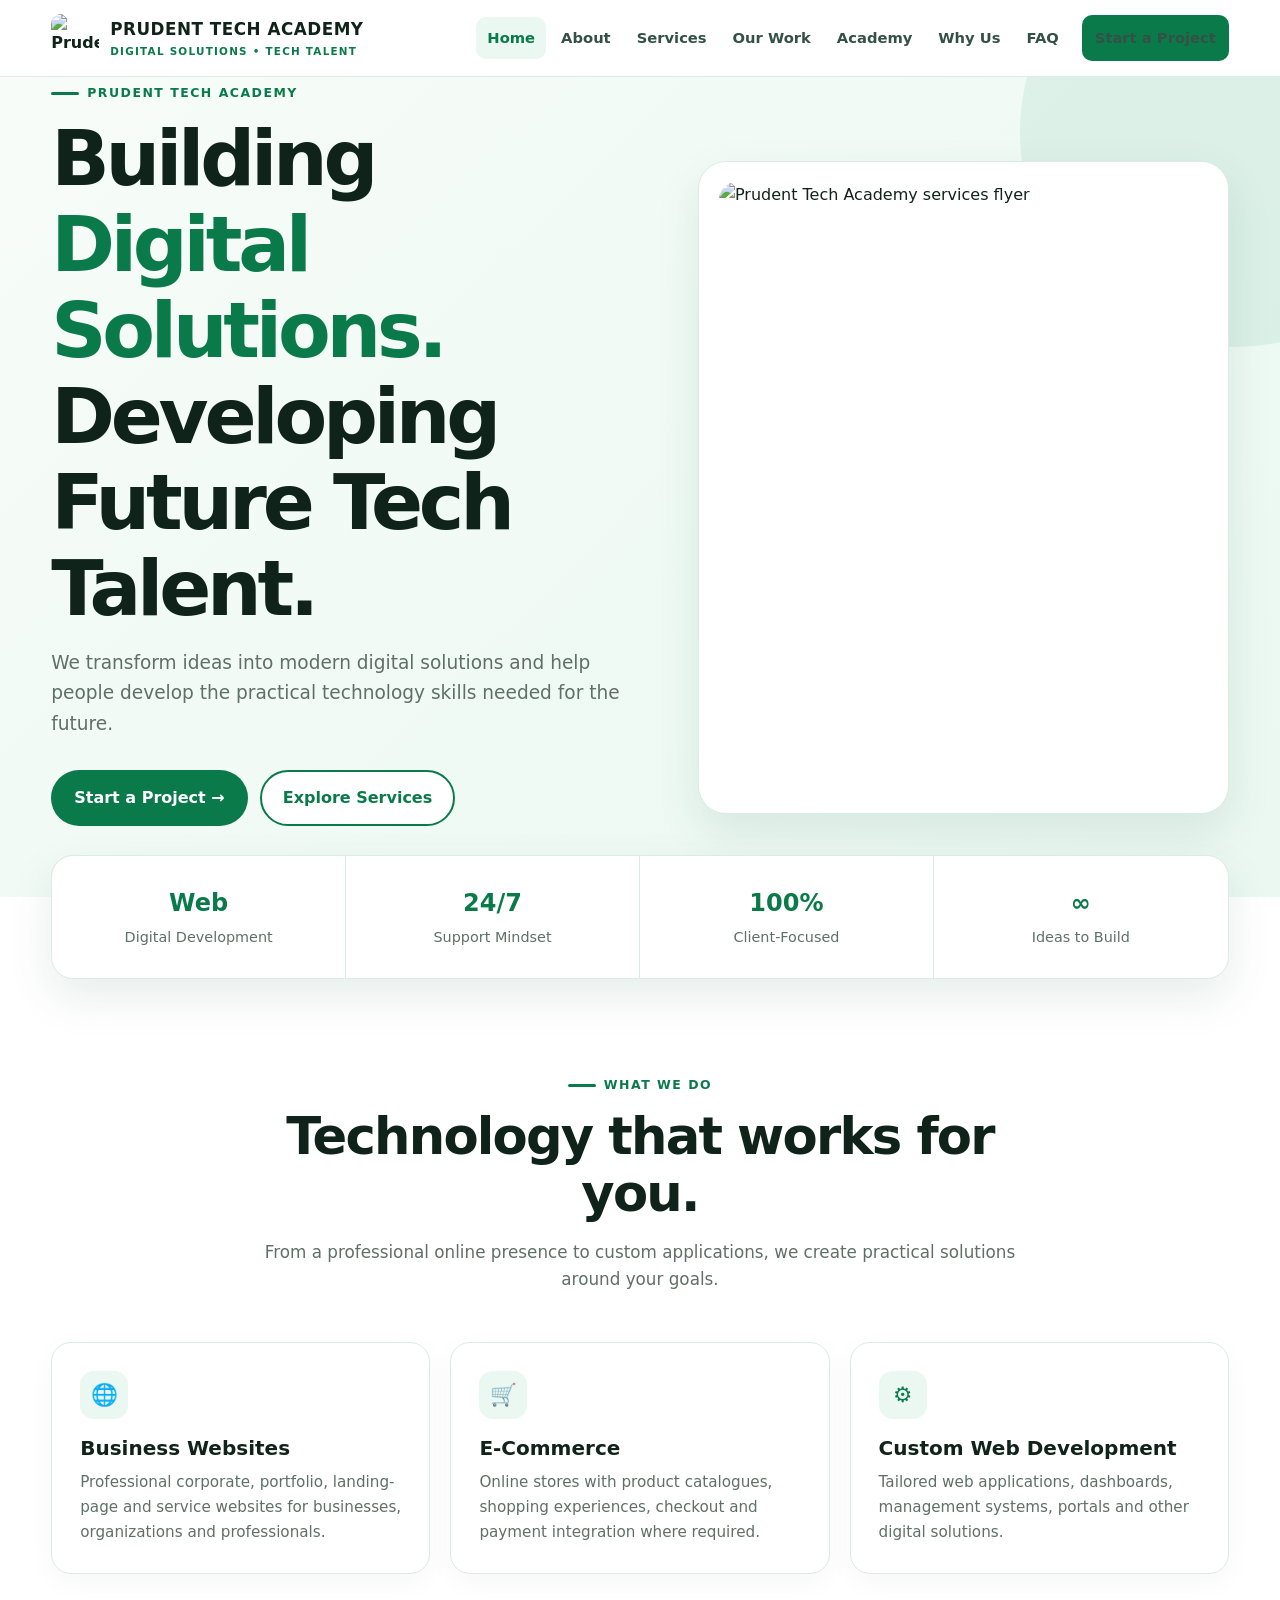
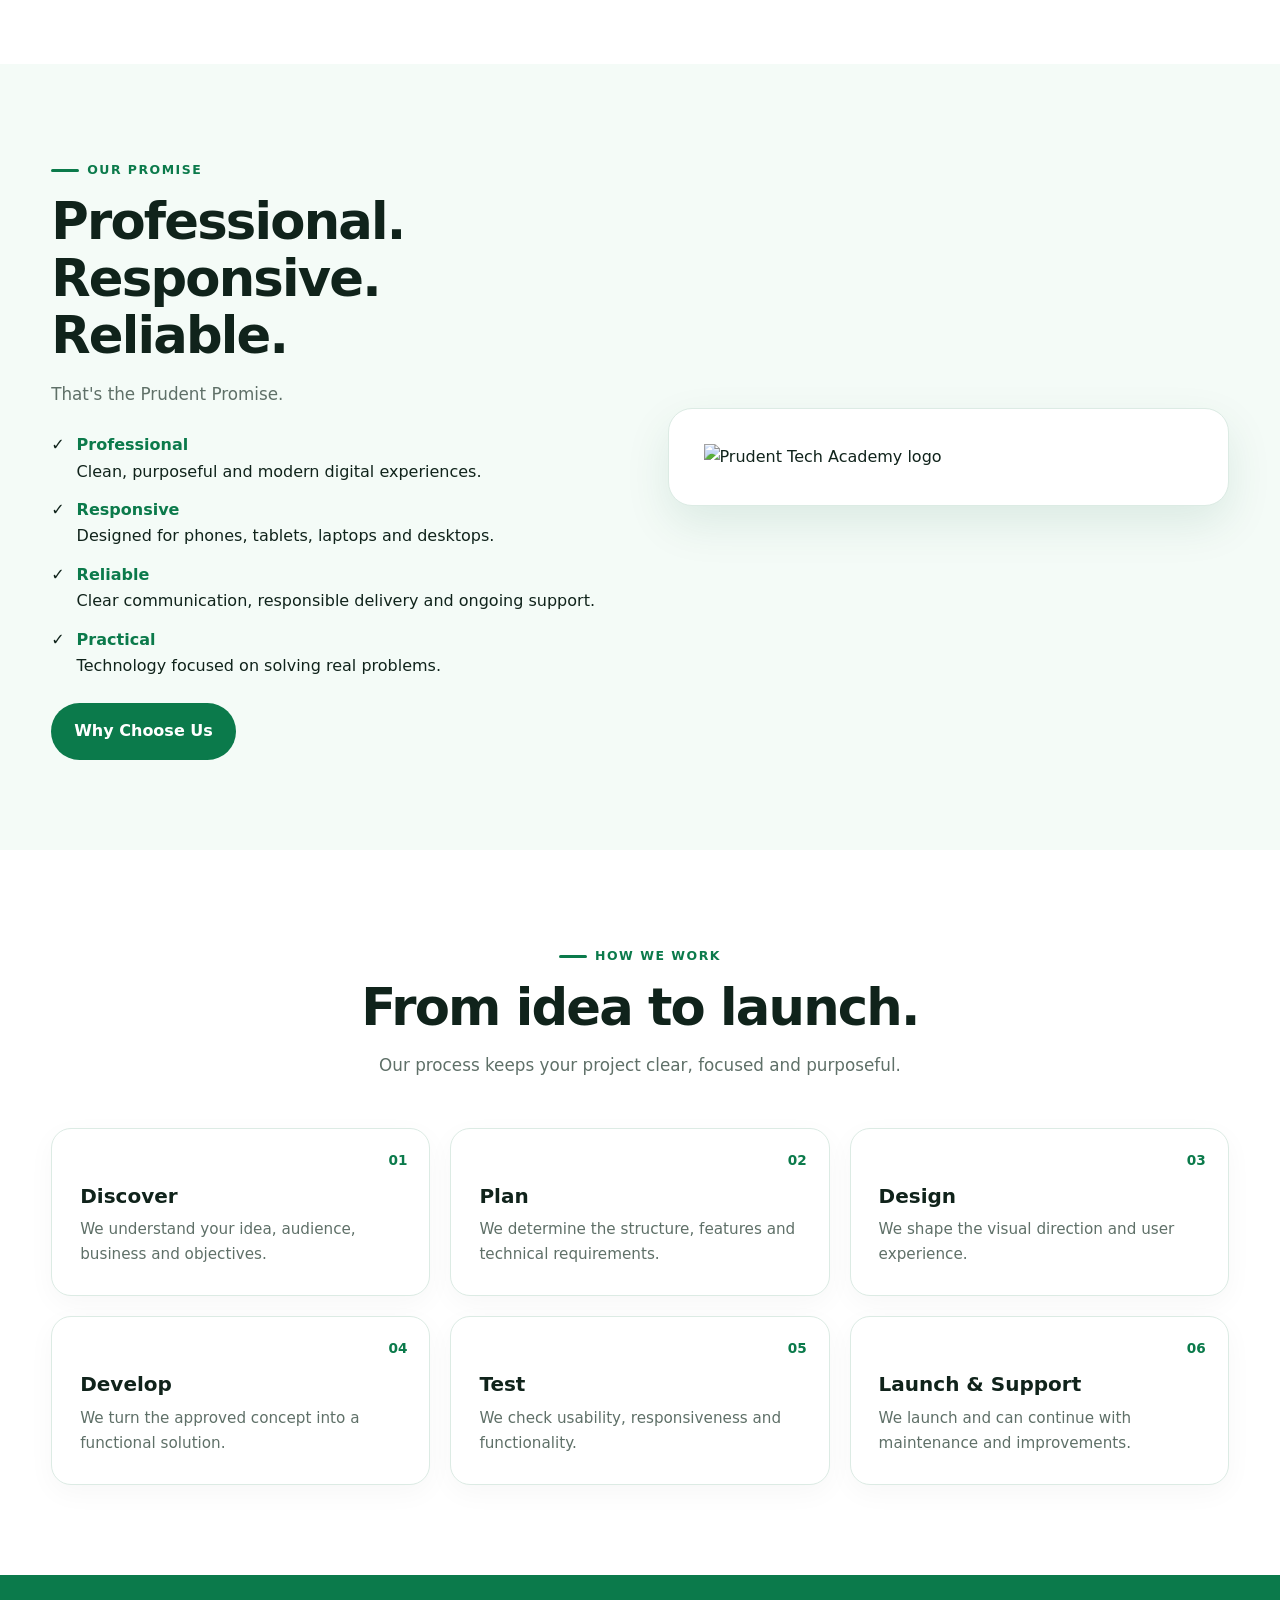
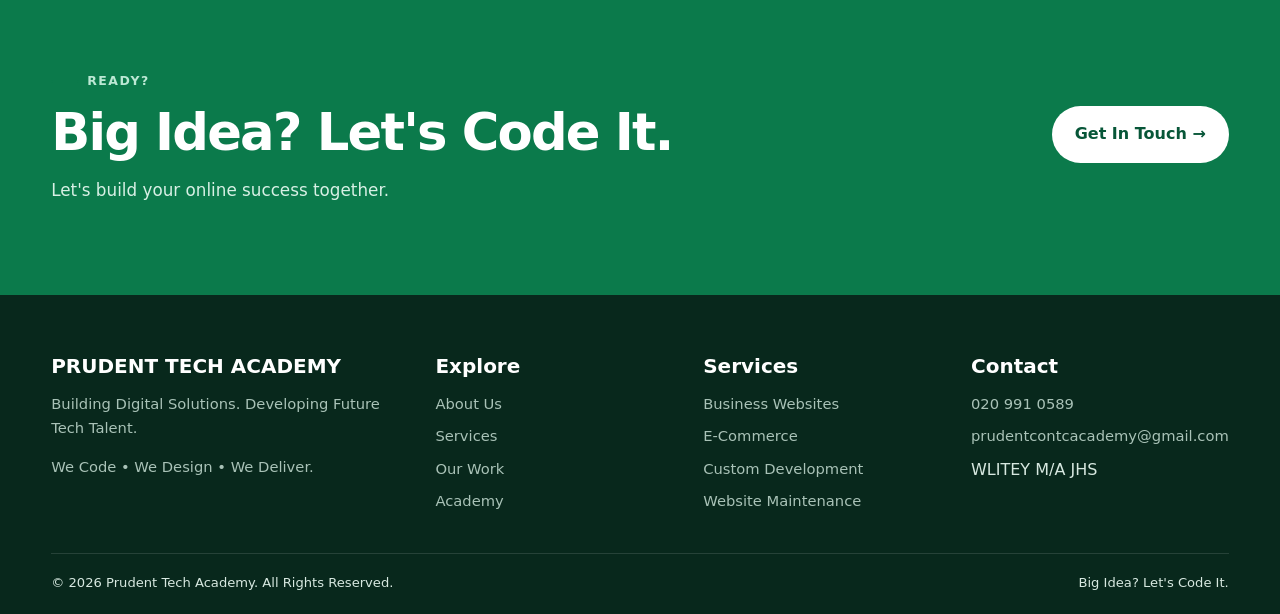
==== index.html @ c8b49827 "Add files via upload Add Prudent website" ====
<!doctype html>
<html lang="en">
<head>
<meta charset="utf-8"><meta name="viewport" content="width=device-width,initial-scale=1">
<title>Home | Prudent Tech Academy</title>
<meta name="description" content="Prudent Tech Academy builds digital solutions and develops future technology talent.">
<link rel="stylesheet" href="style.css">
</head>
<body data-page="home">

<header>
 <div class="container nav">
  <a class="brand" href="index.html">
   <img src="assets/logo.png" alt="Prudent Tech Academy logo">
   <div class="brand-text"><span class="brand-name">PRUDENT TECH ACADEMY</span><span class="brand-tag">DIGITAL SOLUTIONS • TECH TALENT</span></div>
  </a>
  <button class="menu-btn" aria-label="Open navigation">☰</button>
  <nav class="nav-links">
   <a data-page="home" href="index.html">Home</a>
   <a data-page="about" href="about.html">About</a>
   <a data-page="services" href="services.html">Services</a>
   <a data-page="work" href="work.html">Our Work</a>
   <a data-page="academy" href="academy.html">Academy</a>
   <a data-page="why" href="why-us.html">Why Us</a>
   <a data-page="faq" href="faq.html">FAQ</a>
   <a data-page="contact" class="btn btn-primary nav-cta" href="contact.html">Start a Project</a>
  </nav>
 </div>
</header>


<main>
<section class="hero">
 <div class="container hero-grid">
  <div class="hero-copy reveal">
   <div class="eyebrow">Prudent Tech Academy</div>
   <h1>Building <span>Digital Solutions.</span><br>Developing Future Tech Talent.</h1>
   <p class="lead">We transform ideas into modern digital solutions and help people develop the practical technology skills needed for the future.</p>
   <div class="hero-actions"><a class="btn btn-primary" href="contact.html">Start a Project →</a><a class="btn btn-outline" href="services.html">Explore Services</a></div>
   <div class="hero-points"><span>✓ Modern</span><span>✓ Responsive</span><span>✓ Reliable</span><span>✓ Support</span></div>
  </div>
  <div class="hero-card reveal"><img src="assets/flyer.jpg" alt="Prudent Tech Academy services flyer"></div>
 </div>
</section>
<section class="stats"><div class="container stats-grid">
 <div class="stat"><strong>Web</strong><span>Digital Development</span></div><div class="stat"><strong>24/7</strong><span>Support Mindset</span></div><div class="stat"><strong>100%</strong><span>Client-Focused</span></div><div class="stat"><strong>∞</strong><span>Ideas to Build</span></div>
</div></section>
<section class="section">
 <div class="container"><div class="section-head reveal"><div class="eyebrow">What We Do</div><h2>Technology that works for you.</h2><p>From a professional online presence to custom applications, we create practical solutions around your goals.</p></div>
 <div class="cards">
  <article class="card reveal"><div class="icon">🌐</div><h3>Business Websites</h3><p>Professional corporate, portfolio, landing-page and service websites for businesses, organizations and professionals.</p></article>
  <article class="card reveal"><div class="icon">🛒</div><h3>E-Commerce</h3><p>Online stores with product catalogues, shopping experiences, checkout and payment integration where required.</p></article>
  <article class="card reveal"><div class="icon">⚙️</div><h3>Custom Web Development</h3><p>Tailored web applications, dashboards, management systems, portals and other digital solutions.</p></article>
 </div></div>
</section>
<section class="section feature">
 <div class="container split">
  <div class="reveal"><div class="eyebrow">Our Promise</div><h2>Professional. Responsive. Reliable.</h2><p class="lead">That's the Prudent Promise.</p>
   <div class="checks"><div class="check">✓ <div><b>Professional</b><br>Clean, purposeful and modern digital experiences.</div></div><div class="check">✓ <div><b>Responsive</b><br>Designed for phones, tablets, laptops and desktops.</div></div><div class="check">✓ <div><b>Reliable</b><br>Clear communication, responsible delivery and ongoing support.</div></div><div class="check">✓ <div><b>Practical</b><br>Technology focused on solving real problems.</div></div></div>
   <a class="btn btn-primary" href="why-us.html">Why Choose Us</a>
  </div>
  <img class="reveal" src="assets/logo.png" alt="Prudent Tech Academy logo" style="max-height:520px;object-fit:contain;background:#fff;padding:35px">
 </div>
</section>
<section class="section">
 <div class="container"><div class="section-head reveal"><div class="eyebrow">How We Work</div><h2>From idea to launch.</h2><p>Our process keeps your project clear, focused and purposeful.</p></div>
 <div class="cards process"><article class="card reveal"><h3>Discover</h3><p>We understand your idea, audience, business and objectives.</p></article><article class="card reveal"><h3>Plan</h3><p>We determine the structure, features and technical requirements.</p></article><article class="card reveal"><h3>Design</h3><p>We shape the visual direction and user experience.</p></article><article class="card reveal"><h3>Develop</h3><p>We turn the approved concept into a functional solution.</p></article><article class="card reveal"><h3>Test</h3><p>We check usability, responsiveness and functionality.</p></article><article class="card reveal"><h3>Launch & Support</h3><p>We launch and can continue with maintenance and improvements.</p></article></div></div>
</section>
<section class="band section"><div class="container band-inner"><div><div class="eyebrow" style="color:#bce8d4">Ready?</div><h2>Big Idea? Let's Code It.</h2><p class="lead">Let's build your online success together.</p></div><a class="btn btn-light" href="contact.html">Get In Touch →</a></div></section>
</main>


<footer>
 <div class="container">
  <div class="footer-grid">
   <div>
    <h3>PRUDENT TECH ACADEMY</h3>
    <p>Building Digital Solutions. Developing Future Tech Talent.</p>
    <p style="margin-top:14px">We Code • We Design • We Deliver.</p>
   </div>
   <div><h3>Explore</h3><div class="footer-links"><a href="about.html">About Us</a><a href="services.html">Services</a><a href="work.html">Our Work</a><a href="academy.html">Academy</a></div></div>
   <div><h3>Services</h3><div class="footer-links"><a href="services.html">Business Websites</a><a href="services.html#ecommerce">E-Commerce</a><a href="services.html#custom">Custom Development</a><a href="services.html#maintenance">Website Maintenance</a></div></div>
   <div><h3>Contact</h3><div class="footer-links"><a href="tel:0209910589">020 991 0589</a><a href="mailto:prudentcontcacademy@gmail.com">prudentcontcacademy@gmail.com</a><span>WLITEY M/A JHS</span></div></div>
  </div>
  <div class="footer-bottom"><span>© <span class="year"></span> Prudent Tech Academy. All Rights Reserved.</span><span>Big Idea? Let's Code It.</span></div>
 </div>
</footer>

<script src="script.js"></script>
</body></html>
---- style.css ----
:root{
  --green:#0b7a4b;
  --green-dark:#075638;
  --green-light:#eaf8f1;
  --green-pale:#f4fbf7;
  --white:#ffffff;
  --ink:#10231b;
  --muted:#5f7068;
  --line:#dcebe4;
  --shadow:0 18px 45px rgba(7,86,56,.10);
  --radius:20px;
  --max:1180px;
}
*{box-sizing:border-box;margin:0;padding:0}
html{scroll-behavior:smooth}
body{font-family:Inter,system-ui,-apple-system,BlinkMacSystemFont,"Segoe UI",sans-serif;color:var(--ink);background:#fff;line-height:1.65}
a{text-decoration:none;color:inherit}
img{max-width:100%;display:block}
.container{width:min(var(--max),92%);margin:auto}
.section{padding:90px 0}
.section-head{max-width:760px;margin:0 auto 48px;text-align:center}
.eyebrow{display:inline-flex;align-items:center;gap:8px;color:var(--green);font-weight:800;text-transform:uppercase;letter-spacing:.12em;font-size:.78rem;margin-bottom:12px}
.eyebrow:before{content:"";width:28px;height:3px;background:var(--green);border-radius:20px}
h1,h2,h3{line-height:1.12}
h1{font-size:clamp(2.5rem,6vw,5rem);letter-spacing:-.055em}
h2{font-size:clamp(2rem,4vw,3.2rem);letter-spacing:-.035em}
h3{font-size:1.25rem}
.section-head p,.lead{color:var(--muted);font-size:1.05rem;margin-top:16px}
.btn{display:inline-flex;align-items:center;justify-content:center;gap:10px;padding:13px 21px;border-radius:999px;font-weight:800;border:2px solid transparent;transition:.25s;cursor:pointer}
.btn-primary{background:var(--green);color:white}
.btn-primary:hover{background:var(--green-dark);transform:translateY(-2px)}
.btn-outline{border-color:var(--green);color:var(--green);background:#fff}
.btn-outline:hover{background:var(--green-light)}
.btn-light{background:#fff;color:var(--green-dark)}
.btn-light:hover{transform:translateY(-2px)}
header{position:sticky;top:0;z-index:1000;background:rgba(255,255,255,.94);backdrop-filter:blur(14px);border-bottom:1px solid var(--line)}
.nav{height:76px;display:flex;align-items:center;justify-content:space-between;gap:24px}
.brand{display:flex;align-items:center;gap:11px;font-weight:900}
.brand img{width:48px;height:48px;object-fit:contain;border-radius:10px}
.brand-text span{display:block}
.brand-name{font-size:1.05rem;letter-spacing:.03em}
.brand-tag{font-size:.65rem;color:var(--green);font-weight:800;letter-spacing:.12em}
.nav-links{display:flex;align-items:center;gap:4px}
.nav-links a{padding:9px 11px;font-size:.92rem;font-weight:700;color:#355046;border-radius:10px}
.nav-links a:hover,.nav-links a.active{color:var(--green);background:var(--green-light)}
.nav-cta{margin-left:8px}
.menu-btn{display:none;border:0;background:var(--green-light);color:var(--green);font-size:1.35rem;border-radius:10px;padding:8px 11px}
.hero{background:linear-gradient(135deg,#f7fcf9 0%,#eaf8f1 100%);overflow:hidden;position:relative}
.hero:after{content:"";position:absolute;width:430px;height:430px;border-radius:50%;background:rgba(11,122,75,.08);right:-170px;top:-160px}
.hero-grid{min-height:680px;display:grid;grid-template-columns:1.05fr .95fr;align-items:center;gap:60px;position:relative;z-index:1}
.hero h1 span{color:var(--green)}
.hero-copy .lead{max-width:650px;font-size:1.16rem}
.hero-actions{display:flex;gap:12px;flex-wrap:wrap;margin:30px 0}
.hero-points{display:flex;flex-wrap:wrap;gap:10px;color:#416156;font-weight:700;font-size:.88rem}
.hero-points span{background:#fff;border:1px solid var(--line);padding:8px 12px;border-radius:999px}
.hero-card{background:#fff;border:1px solid var(--line);border-radius:28px;padding:20px;box-shadow:var(--shadow);transform:rotate(1.2deg)}
.hero-card img{width:100%;aspect-ratio:4/5;object-fit:cover;object-position:top;border-radius:18px}
.stats{margin-top:-42px;position:relative;z-index:5}
.stats-grid{background:#fff;border:1px solid var(--line);border-radius:22px;box-shadow:var(--shadow);display:grid;grid-template-columns:repeat(4,1fr);overflow:hidden}
.stat{padding:28px;text-align:center;border-right:1px solid var(--line)}
.stat:last-child{border-right:0}
.stat strong{display:block;color:var(--green);font-size:1.5rem}
.stat span{color:var(--muted);font-size:.9rem}
.cards{display:grid;grid-template-columns:repeat(3,1fr);gap:20px}
.card{background:#fff;border:1px solid var(--line);border-radius:var(--radius);padding:28px;box-shadow:0 8px 28px rgba(0,0,0,.035);transition:.25s}
.card:hover{transform:translateY(-5px);box-shadow:var(--shadow)}
.icon{width:48px;height:48px;border-radius:14px;background:var(--green-light);color:var(--green);display:grid;place-items:center;font-size:1.35rem;margin-bottom:18px}
.card p{color:var(--muted);margin-top:10px;font-size:.95rem}
.feature{background:var(--green-pale)}
.split{display:grid;grid-template-columns:1fr 1fr;gap:55px;align-items:center}
.split img{border-radius:24px;border:1px solid var(--line);box-shadow:var(--shadow)}
.checks{display:grid;gap:12px;margin:24px 0}
.check{display:flex;gap:12px;align-items:flex-start}
.check b{color:var(--green)}
.process{counter-reset:step}
.process .card{position:relative;padding-top:56px}
.process .card:before{counter-increment:step;content:"0" counter(step);position:absolute;top:20px;right:22px;font-weight:900;color:var(--green);font-size:.85rem}
.band{background:var(--green);color:#fff}
.band .lead{color:#d8f0e5}
.band-inner{display:flex;justify-content:space-between;align-items:center;gap:30px}
.service-grid{display:grid;grid-template-columns:repeat(2,1fr);gap:20px}
.service-card{display:grid;grid-template-columns:auto 1fr;gap:18px;padding:26px;border:1px solid var(--line);border-radius:18px}
.service-card p{color:var(--muted);margin-top:8px}
.tags{display:flex;flex-wrap:wrap;gap:7px;margin-top:14px}
.tag{font-size:.75rem;font-weight:700;background:var(--green-light);color:var(--green-dark);padding:5px 9px;border-radius:999px}
.portfolio{display:grid;grid-template-columns:repeat(3,1fr);gap:20px}
.project{overflow:hidden;border:1px solid var(--line);border-radius:20px;background:#fff}
.project-visual{height:210px;background:linear-gradient(135deg,#eaf8f1,#cfeee0);display:grid;place-items:center;color:var(--green);font-size:3rem}
.project-body{padding:22px}
.project-body p{color:var(--muted);margin:8px 0}
.project-body .tag{display:inline-block}
.timeline{display:grid;gap:14px}
.timeline-item{display:grid;grid-template-columns:70px 1fr;gap:18px;padding:20px;border:1px solid var(--line);border-radius:16px}
.timeline-num{color:var(--green);font-weight:900}
.faq{max-width:850px;margin:auto;display:grid;gap:12px}
.faq-item{border:1px solid var(--line);border-radius:14px;overflow:hidden}
.faq-question{width:100%;padding:19px 20px;border:0;background:#fff;text-align:left;font-weight:800;font-size:1rem;display:flex;justify-content:space-between;cursor:pointer;color:var(--ink)}
.faq-answer{max-height:0;overflow:hidden;transition:max-height .3s ease;padding:0 20px;color:var(--muted)}
.faq-item.open .faq-answer{max-height:220px;padding:0 20px 20px}
.contact-grid{display:grid;grid-template-columns:.8fr 1.2fr;gap:28px}
.contact-info{display:grid;gap:14px}
.contact-box{display:flex;gap:15px;padding:20px;border:1px solid var(--line);border-radius:16px}
.contact-box .icon{margin:0;flex:0 0 48px}
.form{border:1px solid var(--line);padding:28px;border-radius:22px;box-shadow:var(--shadow)}
.form-grid{display:grid;grid-template-columns:1fr 1fr;gap:15px}
.field{display:grid;gap:7px;margin-bottom:15px}
.field.full{grid-column:1/-1}
label{font-size:.85rem;font-weight:800}
input,select,textarea{width:100%;border:1px solid #cfe0d8;border-radius:11px;padding:12px 13px;font:inherit;outline:none;background:#fff}
input:focus,select:focus,textarea:focus{border-color:var(--green);box-shadow:0 0 0 3px rgba(11,122,75,.1)}
textarea{min-height:150px;resize:vertical}
footer{background:#08281c;color:#d7e8e0;padding:60px 0 20px}
.footer-grid{display:grid;grid-template-columns:1.5fr 1fr 1fr 1fr;gap:35px}
footer h3{color:#fff;margin-bottom:15px}
footer p,footer a{color:#a9c2b7;font-size:.92rem}
footer a:hover{color:#fff}
.footer-links{display:grid;gap:8px}
.footer-bottom{border-top:1px solid rgba(255,255,255,.12);margin-top:40px;padding-top:18px;display:flex;justify-content:space-between;gap:15px;font-size:.82rem}
.page-hero{padding:85px 0;background:var(--green-pale);border-bottom:1px solid var(--line)}
.page-hero h1{font-size:clamp(2.5rem,5vw,4rem)}
.page-hero p{max-width:720px;color:var(--muted);margin-top:15px}
.notice{padding:18px 20px;background:#fff8e6;border:1px solid #f2dfab;border-radius:14px;color:#705814;margin-top:20px}
.reveal{opacity:0;transform:translateY(20px);transition:.7s}
.reveal.visible{opacity:1;transform:none}
@media(max-width:1000px){
  .nav-links{position:absolute;top:76px;left:0;right:0;background:#fff;border-bottom:1px solid var(--line);display:none;flex-direction:column;align-items:stretch;padding:14px 4%;box-shadow:0 15px 30px rgba(0,0,0,.06)}
  .nav-links.show{display:flex}.nav-links a{padding:12px}.nav-cta{margin:5px 0}
  .menu-btn{display:block}
  .hero-grid,.split,.contact-grid{grid-template-columns:1fr}
  .hero-grid{padding:70px 0}.hero-card{max-width:580px;margin:auto}
  .cards,.portfolio{grid-template-columns:repeat(2,1fr)}
  .footer-grid{grid-template-columns:repeat(2,1fr)}
}
@media(max-width:650px){
  .section{padding:65px 0}.stats-grid{grid-template-columns:repeat(2,1fr)}.stat:nth-child(2){border-right:0}.stat{border-bottom:1px solid var(--line)}
  .cards,.service-grid,.portfolio,.form-grid,.footer-grid{grid-template-columns:1fr}
  .band-inner,.footer-bottom{flex-direction:column;align-items:flex-start}
  h1{font-size:2.65rem}.hero-grid{min-height:auto}.hero-card{transform:none}
}
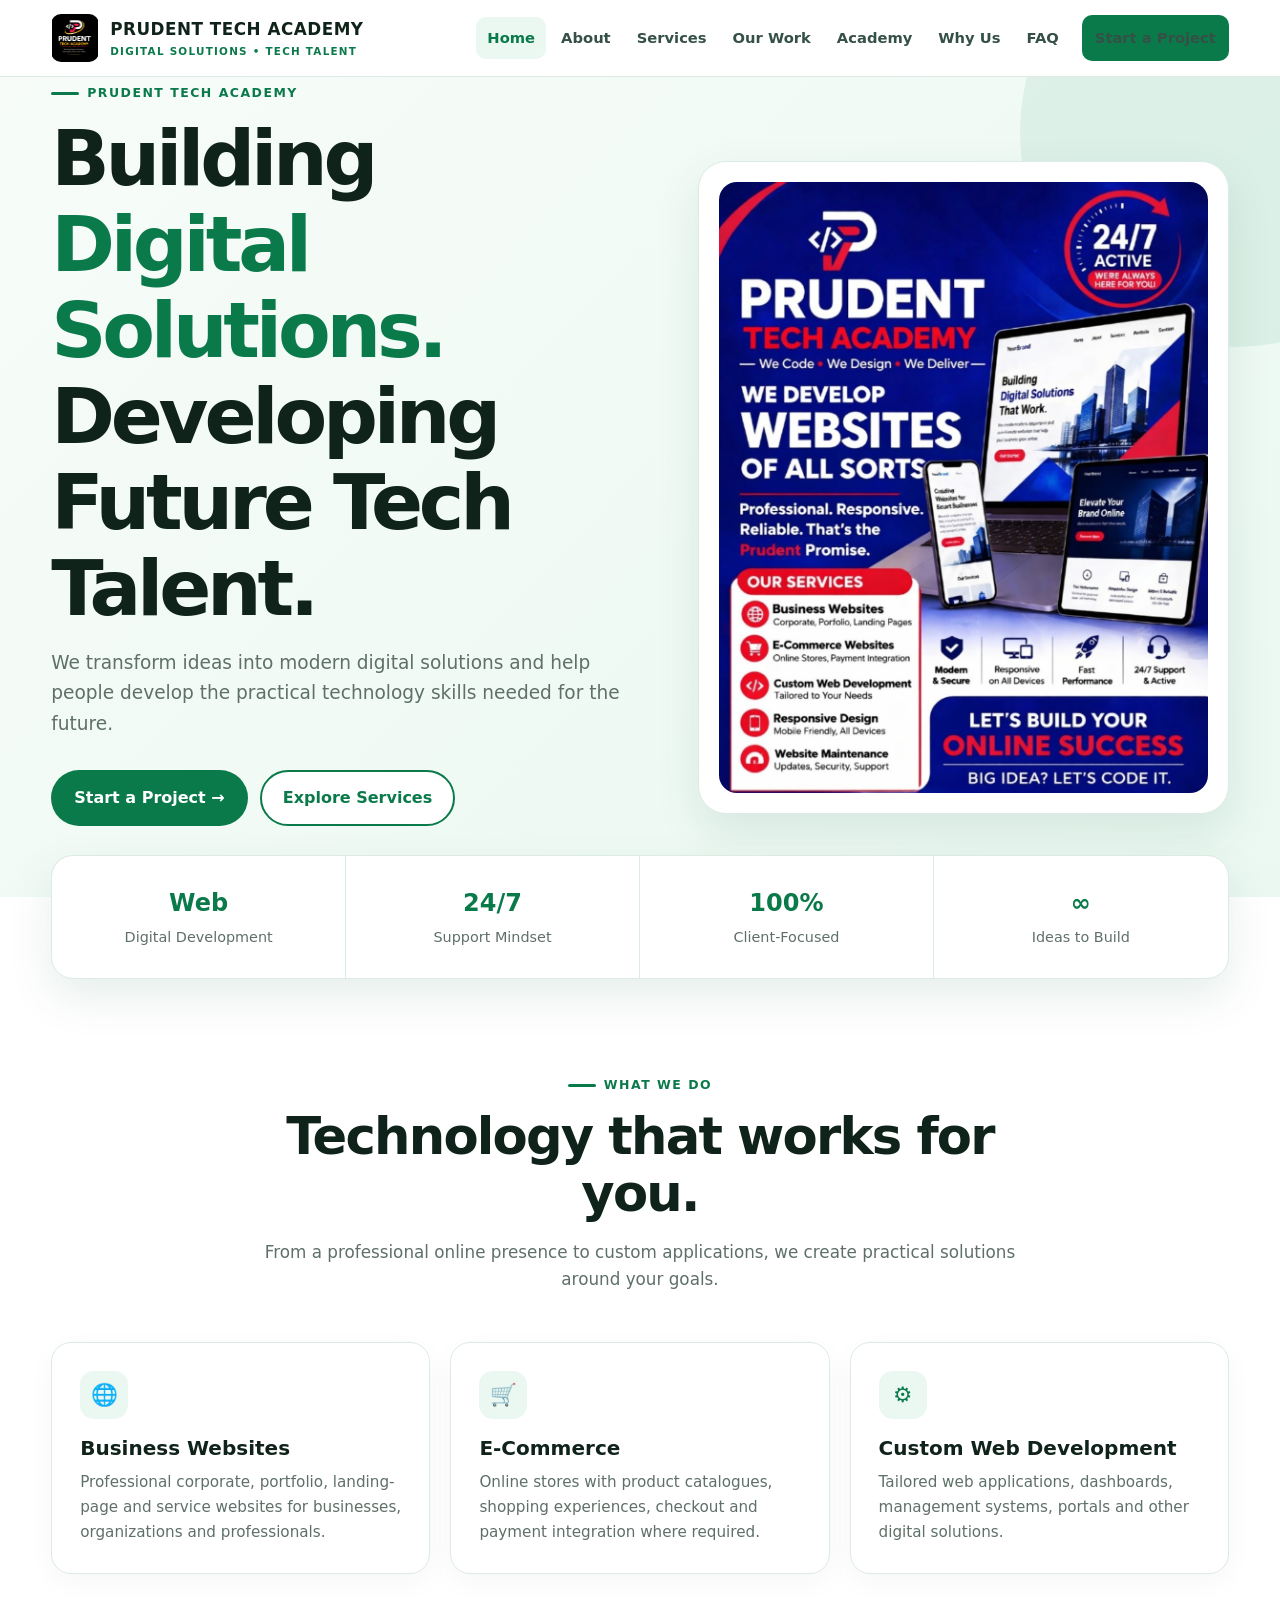
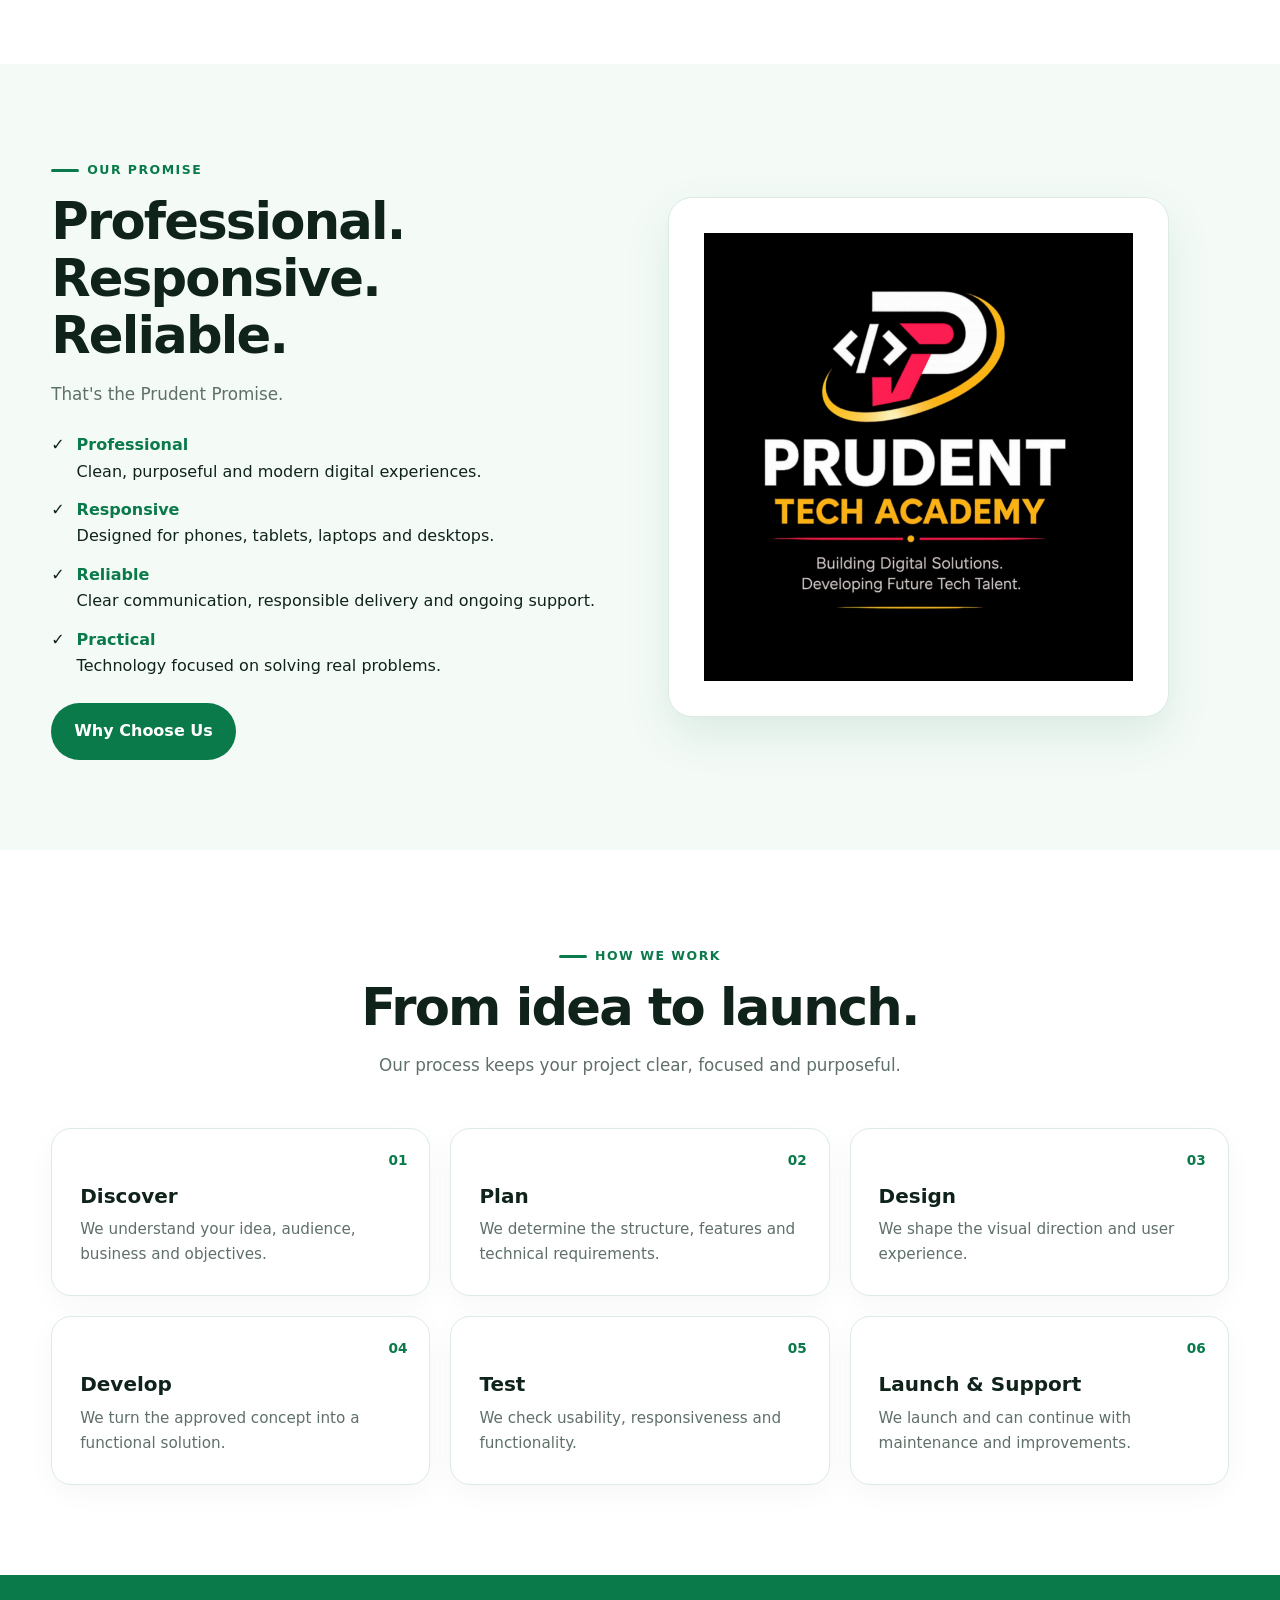
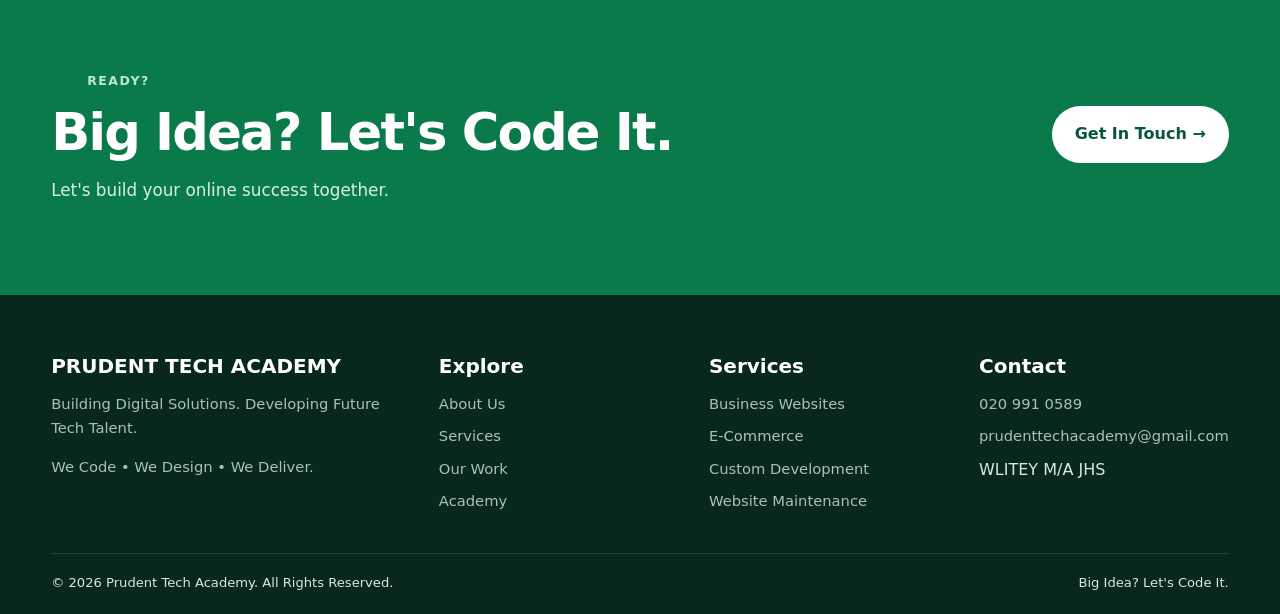
==== commit f66d6665: "Update index.html" ====
--- a/index.html
+++ b/index.html
@@ -80,7 +80,7 @@
    </div>
    <div><h3>Explore</h3><div class="footer-links"><a href="about.html">About Us</a><a href="services.html">Services</a><a href="work.html">Our Work</a><a href="academy.html">Academy</a></div></div>
    <div><h3>Services</h3><div class="footer-links"><a href="services.html">Business Websites</a><a href="services.html#ecommerce">E-Commerce</a><a href="services.html#custom">Custom Development</a><a href="services.html#maintenance">Website Maintenance</a></div></div>
-   <div><h3>Contact</h3><div class="footer-links"><a href="tel:0209910589">020 991 0589</a><a href="mailto:prudentcontcacademy@gmail.com">prudentcontcacademy@gmail.com</a><span>WLITEY M/A JHS</span></div></div>
+   <div><h3>Contact</h3><div class="footer-links"><a href="tel:0209910589">020 991 0589</a><a href="mailto:prudenttechacademy@gmail.com">prudenttechacademy@gmail.com</a><span>WLITEY M/A JHS</span></div></div>
   </div>
   <div class="footer-bottom"><span>© <span class="year"></span> Prudent Tech Academy. All Rights Reserved.</span><span>Big Idea? Let's Code It.</span></div>
  </div>
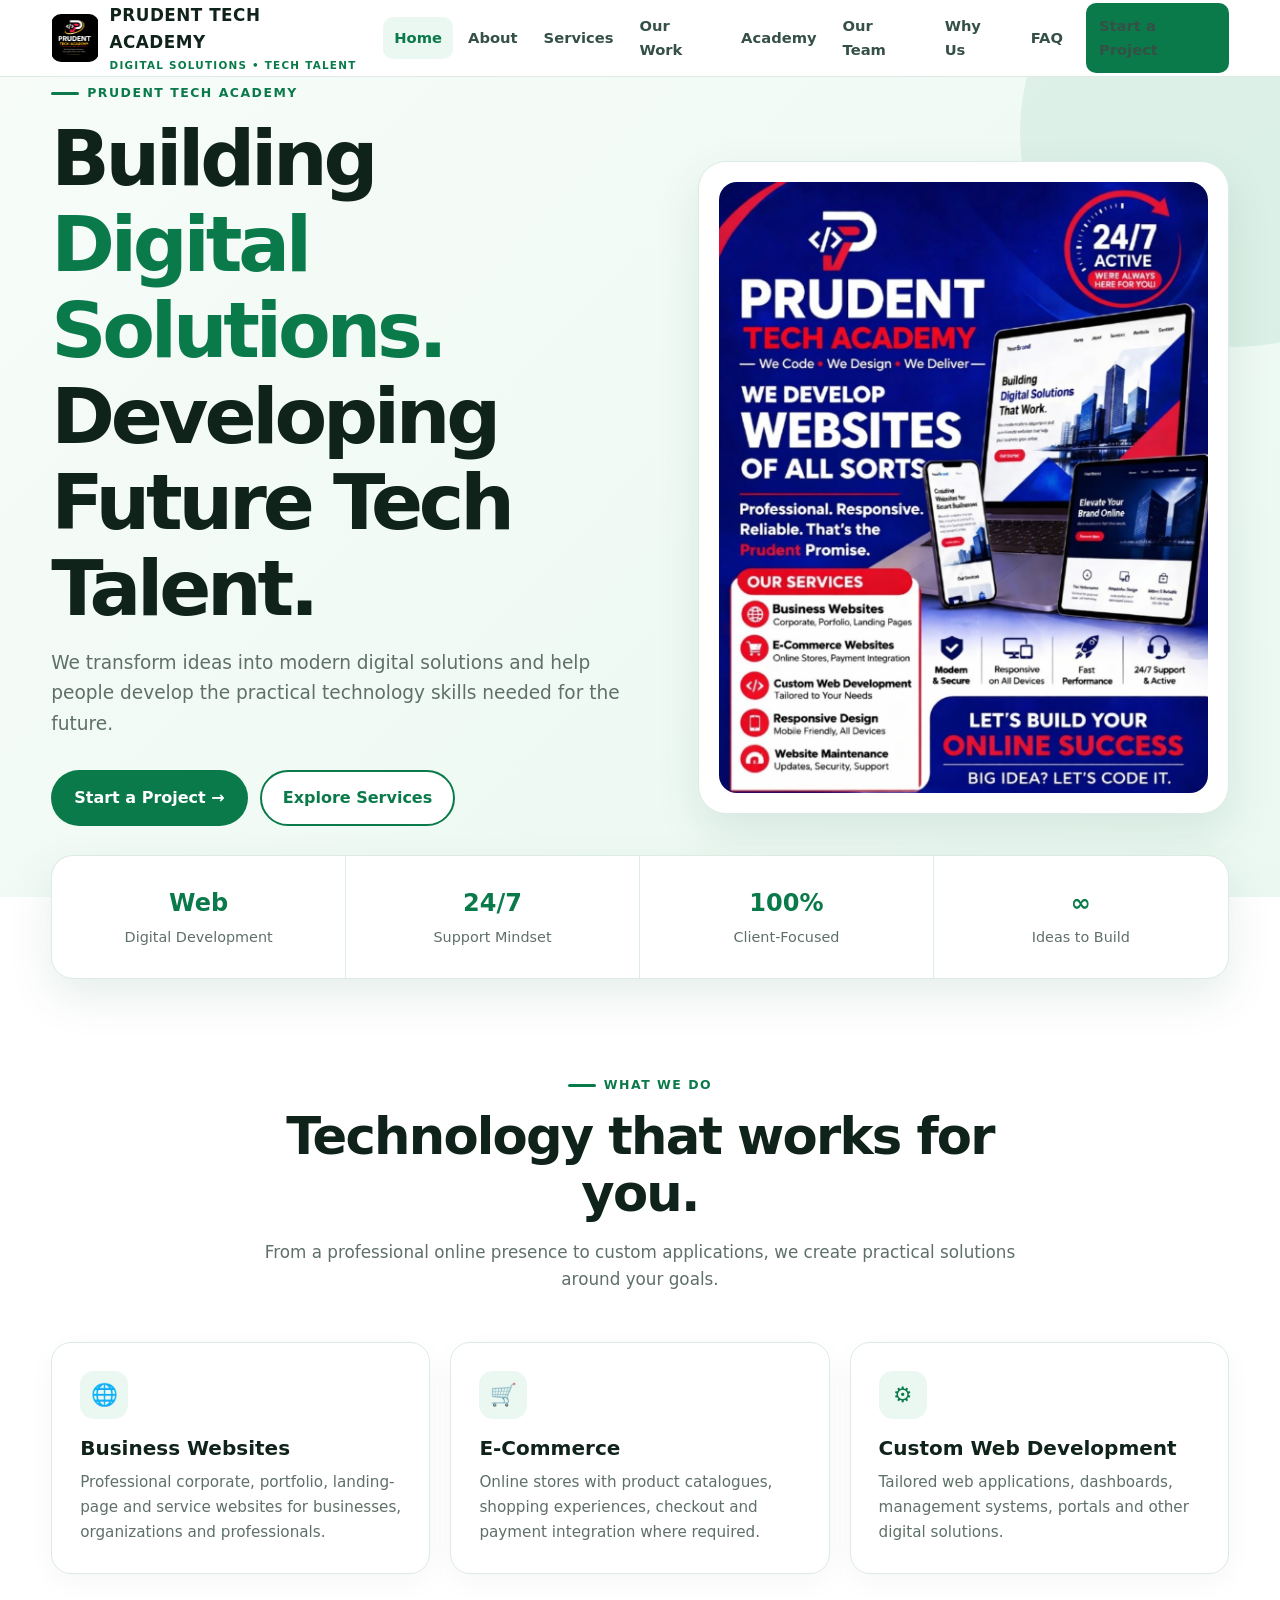
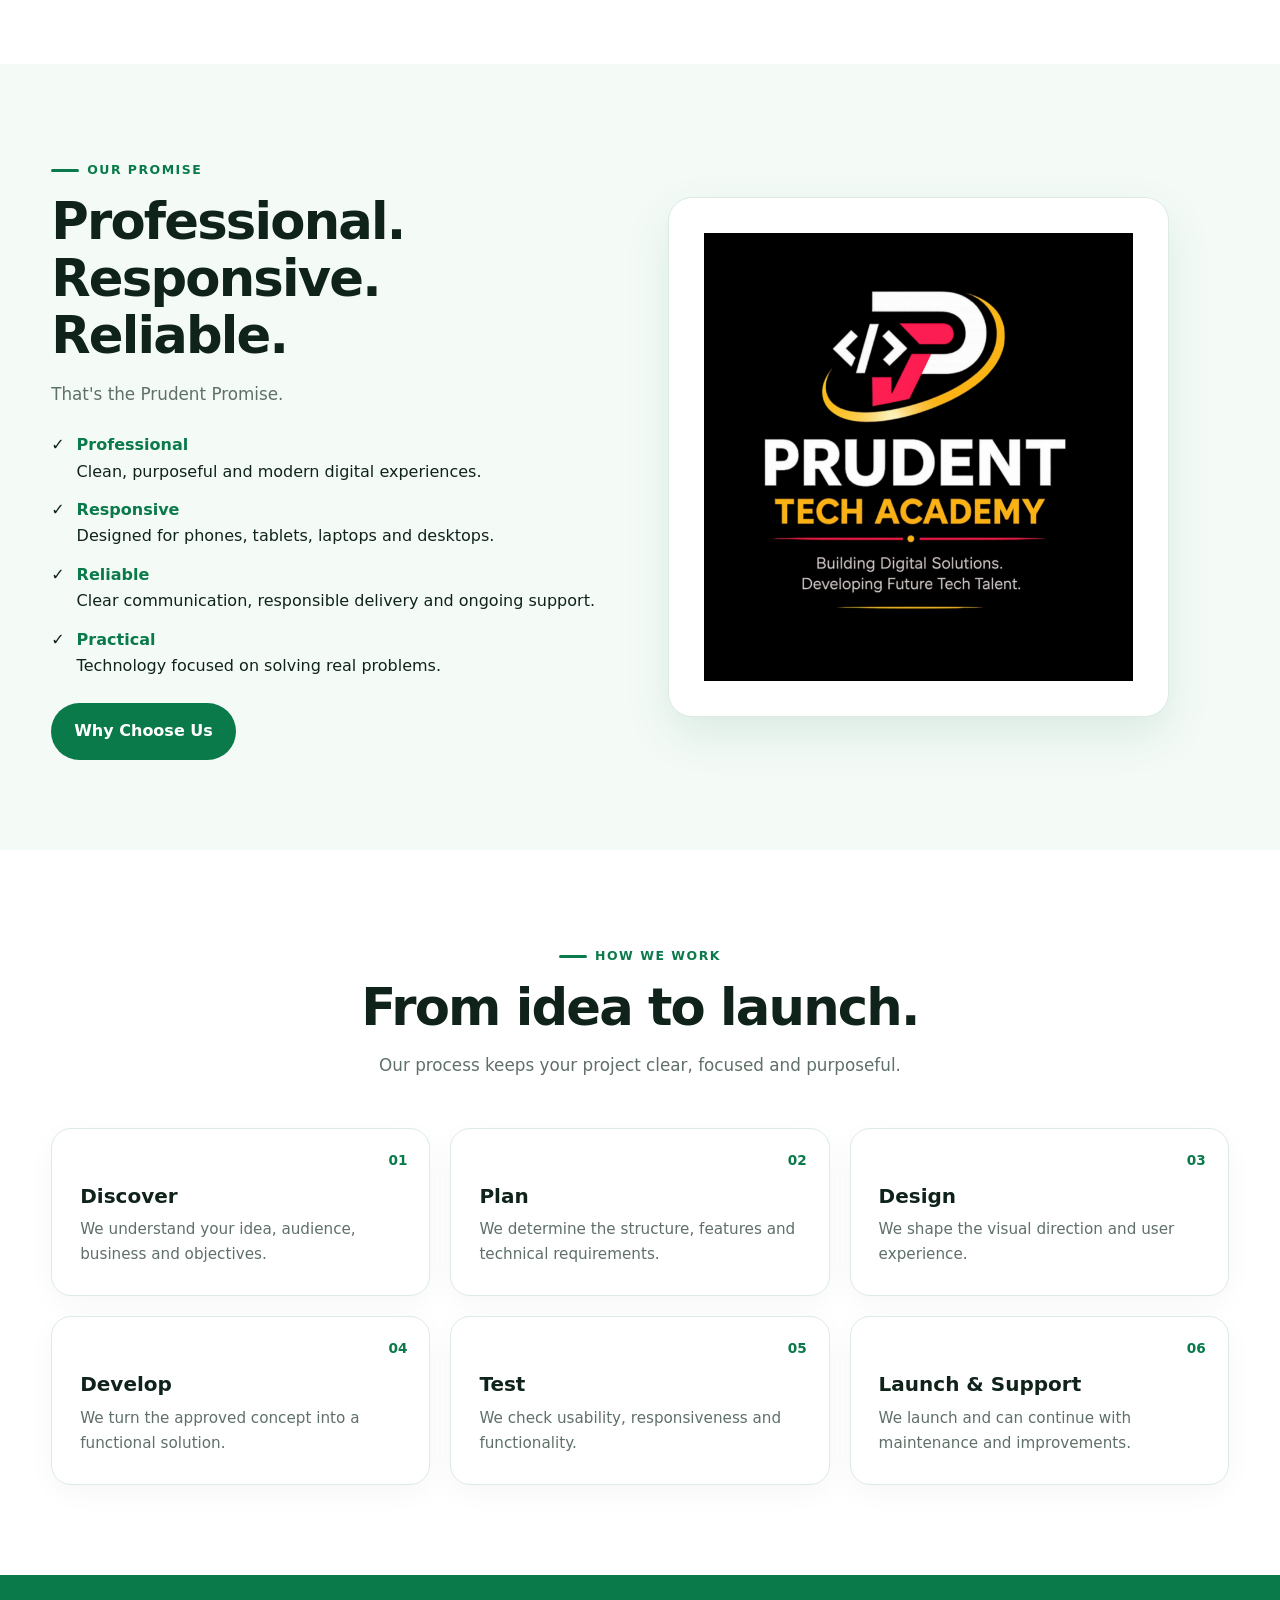
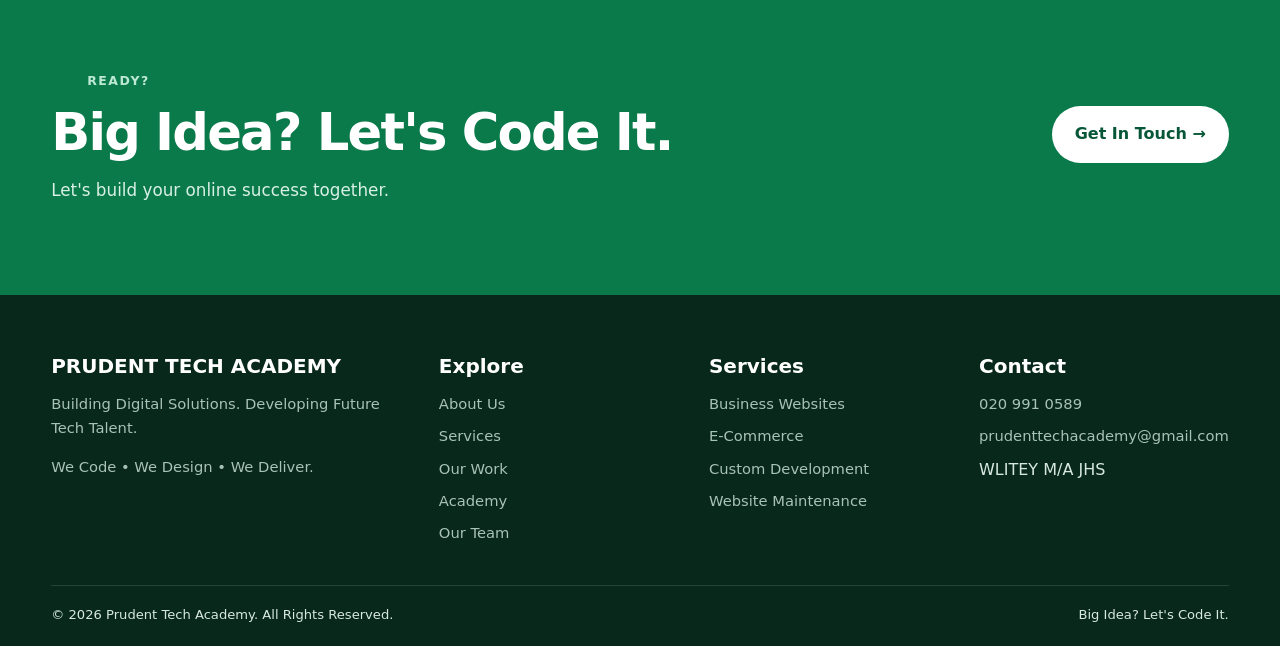
==== commit 044a59b5: "Add files via upload" ====
--- a/index.html
+++ b/index.html
@@ -21,6 +21,7 @@
    <a data-page="services" href="services.html">Services</a>
    <a data-page="work" href="work.html">Our Work</a>
    <a data-page="academy" href="academy.html">Academy</a>
+   <a data-page="team" href="team.html">Our Team</a>
    <a data-page="why" href="why-us.html">Why Us</a>
    <a data-page="faq" href="faq.html">FAQ</a>
    <a data-page="contact" class="btn btn-primary nav-cta" href="contact.html">Start a Project</a>
@@ -78,7 +79,17 @@
     <p>Building Digital Solutions. Developing Future Tech Talent.</p>
     <p style="margin-top:14px">We Code • We Design • We Deliver.</p>
    </div>
-   <div><h3>Explore</h3><div class="footer-links"><a href="about.html">About Us</a><a href="services.html">Services</a><a href="work.html">Our Work</a><a href="academy.html">Academy</a></div></div>
+
+   <div>
+    <h3>Explore</h3>
+    <div class="footer-links">
+        <a href="about.html">About Us</a>
+        <a href="services.html">Services</a>
+        <a href="work.html">Our Work</a>
+        <a href="academy.html">Academy</a>
+        <a href="team.html">Our Team</a>
+    </div>
+   </div>
    <div><h3>Services</h3><div class="footer-links"><a href="services.html">Business Websites</a><a href="services.html#ecommerce">E-Commerce</a><a href="services.html#custom">Custom Development</a><a href="services.html#maintenance">Website Maintenance</a></div></div>
    <div><h3>Contact</h3><div class="footer-links"><a href="tel:0209910589">020 991 0589</a><a href="mailto:prudenttechacademy@gmail.com">prudenttechacademy@gmail.com</a><span>WLITEY M/A JHS</span></div></div>
   </div>
--- a/style.css
+++ b/style.css
@@ -50,6 +50,9 @@
 .hero:after{content:"";position:absolute;width:430px;height:430px;border-radius:50%;background:rgba(11,122,75,.08);right:-170px;top:-160px}
 .hero-grid{min-height:680px;display:grid;grid-template-columns:1.05fr .95fr;align-items:center;gap:60px;position:relative;z-index:1}
 .hero h1 span{color:var(--green)}
+
+.team{display:flex; flex-direction:row; gap:20px; margin-top:40px; justify-content:center; flex-wrap:wrap; padding: 20px; background-color: var(--green-light); border-radius: 8px; box-shadow: 0 0 10px rgba(0,0,0,.1);}
+
 .hero-copy .lead{max-width:650px;font-size:1.16rem}
 .hero-actions{display:flex;gap:12px;flex-wrap:wrap;margin:30px 0}
 .hero-points{display:flex;flex-wrap:wrap;gap:10px;color:#416156;font-weight:700;font-size:.88rem}
@@ -137,4 +140,5 @@
   .cards,.service-grid,.portfolio,.form-grid,.footer-grid{grid-template-columns:1fr}
   .band-inner,.footer-bottom{flex-direction:column;align-items:flex-start}
   h1{font-size:2.65rem}.hero-grid{min-height:auto}.hero-card{transform:none}
+  .continer{flex-direction:column;align-items:center}.team img{width:100%;max-width:300px}
 }
